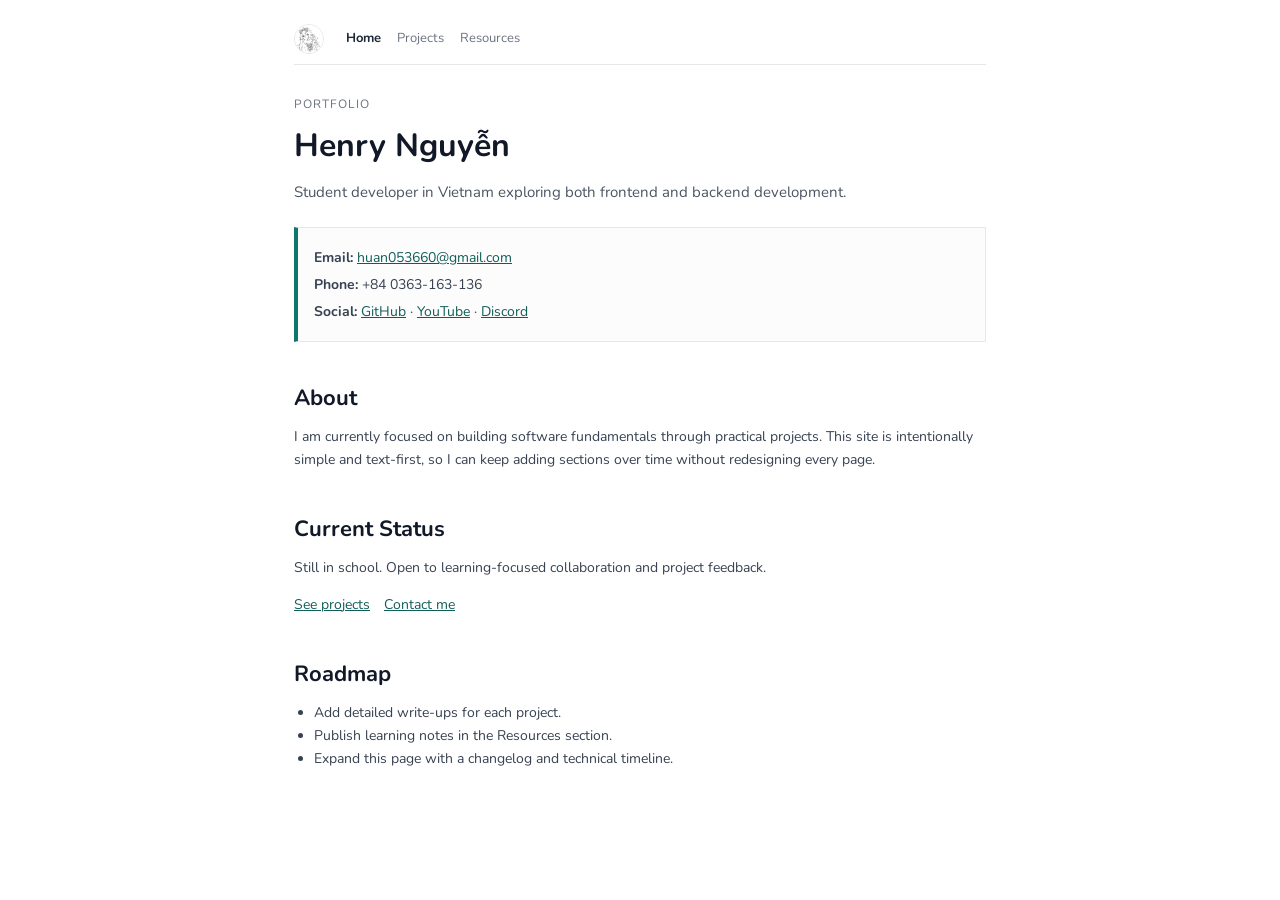
==== index.html @ b3cdd4ff "Split converter styles and restore avatar logo in nav" ====
<!DOCTYPE html>
<html lang="en">
<head>
  <meta charset="UTF-8">
  <meta name="viewport" content="width=device-width, initial-scale=1.0">
  <title>Henry Nguyễn</title>
  <link href="https://fonts.googleapis.com/css2?family=Nunito:wght@400;600;700&display=swap" rel="stylesheet">
  <link rel="stylesheet" href="styles.css">
</head>
<body>
  <div class="site-shell markdown-page">
    <nav class="site-nav">
      <a class="site-logo" href="index.html" aria-label="Home">
        <img src="avatar.jpg" alt="Site logo">
      </a>
      <a href="index.html" class="active">Home</a>
      <a href="projects.html">Projects</a>
      <a href="resources.html">Resources</a>
    </nav>

    <p class="eyebrow">Portfolio</p>
    <h1>Henry Nguyễn</h1>
    <p class="lead">Student developer in Vietnam exploring both frontend and backend development.</p>

    <div class="meta-block">
      <p><strong>Email:</strong> <a href="mailto:huan053660@gmail.com">huan053660@gmail.com</a></p>
      <p><strong>Phone:</strong> +84 0363-163-136</p>
      <p><strong>Social:</strong> <a href="https://github.com/ephiv" target="_blank" rel="noopener">GitHub</a> · <a href="https://youtube.com/@xociz-hJU7" target="_blank" rel="noopener">YouTube</a> · <a href="https://discordapp.com/users/917070773619916850" target="_blank" rel="noopener">Discord</a></p>
    </div>

    <section class="section-space">
      <h2>About</h2>
      <p>I am currently focused on building software fundamentals through practical projects. This site is intentionally simple and text-first, so I can keep adding sections over time without redesigning every page.</p>
    </section>

    <section class="section-space">
      <h2>Current Status</h2>
      <p>Still in school. Open to learning-focused collaboration and project feedback.</p>
      <p class="link-row">
        <a href="projects.html">See projects</a>
        <a href="mailto:huan053660@gmail.com">Contact me</a>
      </p>
    </section>

    <section class="section-space">
      <h2>Roadmap</h2>
      <ul>
        <li>Add detailed write-ups for each project.</li>
        <li>Publish learning notes in the Resources section.</li>
        <li>Expand this page with a changelog and technical timeline.</li>
      </ul>
    </section>
  </div>
</body>
</html>
---- styles.css ----
:root {
  --bg: #ffffff;
  --surface: #f8f8f8;
  --text: #1f2937;
  --muted: #6b7280;
  --line: #e5e7eb;
  --accent: #0f766e;
  --accent-soft: #ecfeff;
  --accent-dark: #115e59;
}

* { box-sizing: border-box; }

html, body {
  margin: 0;
  padding: 0;
  background: var(--bg);
  color: var(--text);
  font-family: 'Nunito', system-ui, -apple-system, Segoe UI, Roboto, sans-serif;
  line-height: 1.65;
}

a { color: var(--accent-dark); text-decoration-thickness: 1px; }
a:hover { color: var(--accent); }

.site-shell {
  max-width: 860px;
  margin: 0 auto;
  padding: 24px;
}

.site-nav {
  display: flex;
  gap: 16px;
  border-bottom: 1px solid var(--line);
  padding-bottom: 10px;
  margin-bottom: 30px;
  font-size: 13px;
  align-items: center;
}

.site-logo {
  display: inline-flex;
  align-items: center;
  margin-right: 6px;
}

.site-logo img {
  width: 30px;
  height: 30px;
  border-radius: 50%;
  object-fit: cover;
  border: 1px solid var(--line);
}

.site-nav a {
  text-decoration: none;
  color: var(--muted);
}

.site-nav a.active {
  color: var(--text);
  font-weight: 700;
}

.markdown-page {
  max-width: 740px;
}

.eyebrow {
  font-size: 12px;
  letter-spacing: 0.08em;
  text-transform: uppercase;
  color: var(--muted);
  margin: 0 0 10px;
}

h1, h2, h3 { line-height: 1.3; color: #111827; }
h1 { font-size: 32px; margin: 0 0 14px; }
h2 { font-size: 22px; margin: 42px 0 12px; }
h3 { font-size: 16px; margin: 24px 0 8px; }

p, li {
  font-size: 14px;
  color: #374151;
}

p { margin: 0 0 14px; }

ul {
  margin: 0 0 14px;
  padding-left: 20px;
}

.lead {
  font-size: 15px;
  color: #4b5563;
  margin-bottom: 22px;
}

.meta-block {
  border: 1px solid var(--line);
  border-left: 4px solid var(--accent);
  background: #fcfcfc;
  padding: 14px 16px;
  margin: 20px 0 30px;
}

.meta-block p { margin: 4px 0; }

.link-row {
  display: flex;
  gap: 14px;
  flex-wrap: wrap;
  margin: 8px 0 24px;
  font-size: 14px;
}

.section-space {
  margin-bottom: 44px;
}

.project-list {
  display: grid;
  gap: 14px;
}

.project-item {
  border: 1px solid var(--line);
  background: #fff;
  padding: 14px 16px;
}

.project-item h3 { margin-top: 0; }
.project-meta {
  font-size: 12px;
  color: var(--muted);
}

.coming-soon {
  color: var(--muted);
  font-style: italic;
}

@media (max-width: 760px) {
  .site-shell { padding: 16px; }
  h1 { font-size: 28px; }
}
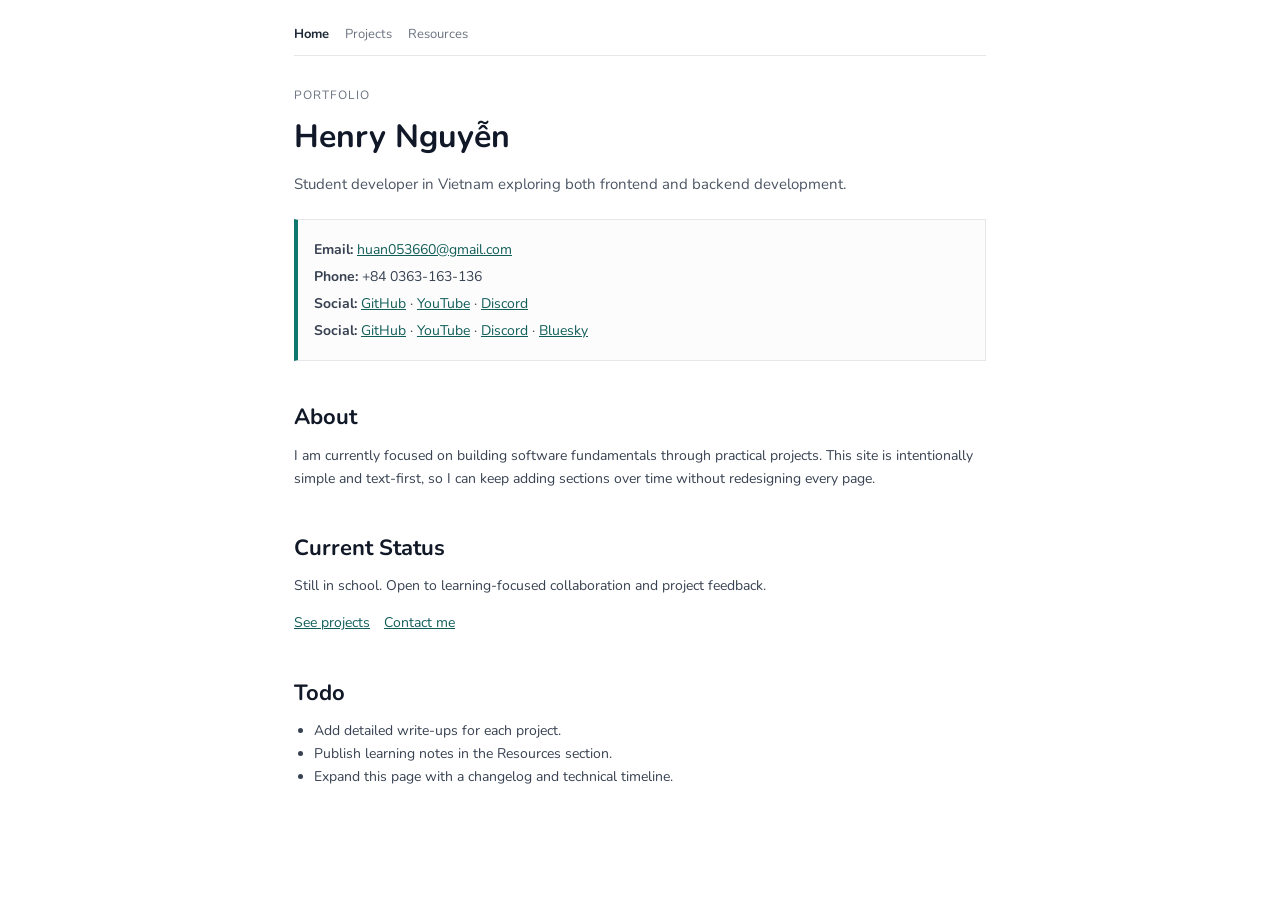
==== commit 758210e0: "small commit" ====
--- a/index.html
+++ b/index.html
@@ -4,15 +4,13 @@
   <meta charset="UTF-8">
   <meta name="viewport" content="width=device-width, initial-scale=1.0">
   <title>Henry Nguyễn</title>
+  <title>ephiv's homepage</title>
   <link href="https://fonts.googleapis.com/css2?family=Nunito:wght@400;600;700&display=swap" rel="stylesheet">
   <link rel="stylesheet" href="styles.css">
 </head>
 <body>
   <div class="site-shell markdown-page">
     <nav class="site-nav">
-      <a class="site-logo" href="index.html" aria-label="Home">
-        <img src="avatar.jpg" alt="Site logo">
-      </a>
       <a href="index.html" class="active">Home</a>
       <a href="projects.html">Projects</a>
       <a href="resources.html">Resources</a>
@@ -26,6 +24,7 @@
       <p><strong>Email:</strong> <a href="mailto:huan053660@gmail.com">huan053660@gmail.com</a></p>
       <p><strong>Phone:</strong> +84 0363-163-136</p>
       <p><strong>Social:</strong> <a href="https://github.com/ephiv" target="_blank" rel="noopener">GitHub</a> · <a href="https://youtube.com/@xociz-hJU7" target="_blank" rel="noopener">YouTube</a> · <a href="https://discordapp.com/users/917070773619916850" target="_blank" rel="noopener">Discord</a></p>
+      <p><strong>Social:</strong> <a href="https://github.com/ephiv" target="_blank" rel="noopener">GitHub</a> · <a href="https://youtube.com/@xociz-hJU7" target="_blank" rel="noopener">YouTube</a> · <a href="https://discordapp.com/users/917070773619916850" target="_blank" rel="noopener">Discord</a> · <a href="https://bsky.app/profile/ephiv.bsky.social" target="_blank" rel="noopener">Bluesky</a></p>
     </div>
 
     <section class="section-space">
@@ -43,7 +42,7 @@
     </section>
 
     <section class="section-space">
-      <h2>Roadmap</h2>
+      <h2>Todo</h2>
       <ul>
         <li>Add detailed write-ups for each project.</li>
         <li>Publish learning notes in the Resources section.</li>
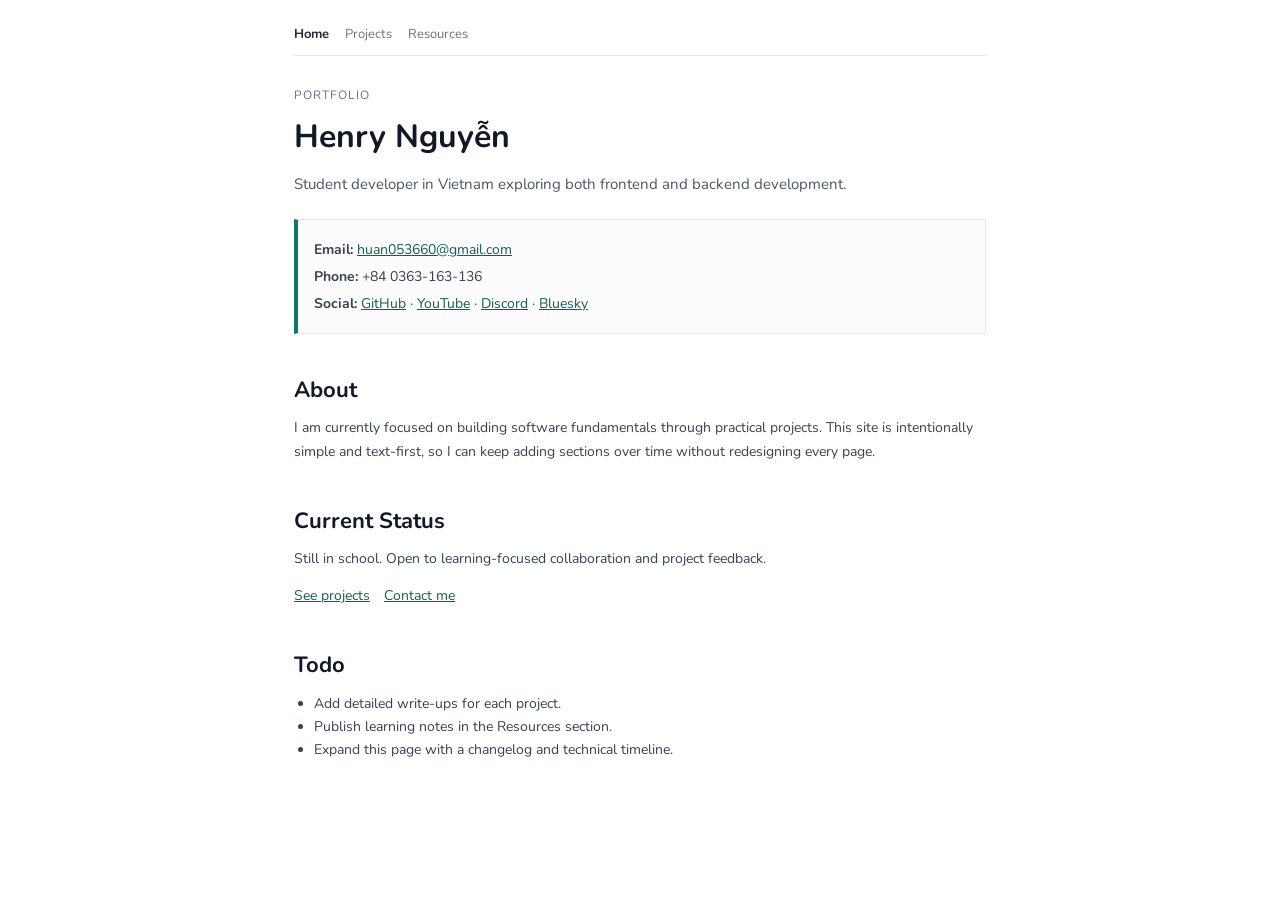
==== commit 70eaf94d: "small commit" ====
--- a/index.html
+++ b/index.html
@@ -3,7 +3,6 @@
 <head>
   <meta charset="UTF-8">
   <meta name="viewport" content="width=device-width, initial-scale=1.0">
-  <title>Henry Nguyễn</title>
   <title>ephiv's homepage</title>
   <link href="https://fonts.googleapis.com/css2?family=Nunito:wght@400;600;700&display=swap" rel="stylesheet">
   <link rel="stylesheet" href="styles.css">
@@ -23,7 +22,6 @@
     <div class="meta-block">
       <p><strong>Email:</strong> <a href="mailto:huan053660@gmail.com">huan053660@gmail.com</a></p>
       <p><strong>Phone:</strong> +84 0363-163-136</p>
-      <p><strong>Social:</strong> <a href="https://github.com/ephiv" target="_blank" rel="noopener">GitHub</a> · <a href="https://youtube.com/@xociz-hJU7" target="_blank" rel="noopener">YouTube</a> · <a href="https://discordapp.com/users/917070773619916850" target="_blank" rel="noopener">Discord</a></p>
       <p><strong>Social:</strong> <a href="https://github.com/ephiv" target="_blank" rel="noopener">GitHub</a> · <a href="https://youtube.com/@xociz-hJU7" target="_blank" rel="noopener">YouTube</a> · <a href="https://discordapp.com/users/917070773619916850" target="_blank" rel="noopener">Discord</a> · <a href="https://bsky.app/profile/ephiv.bsky.social" target="_blank" rel="noopener">Bluesky</a></p>
     </div>
 
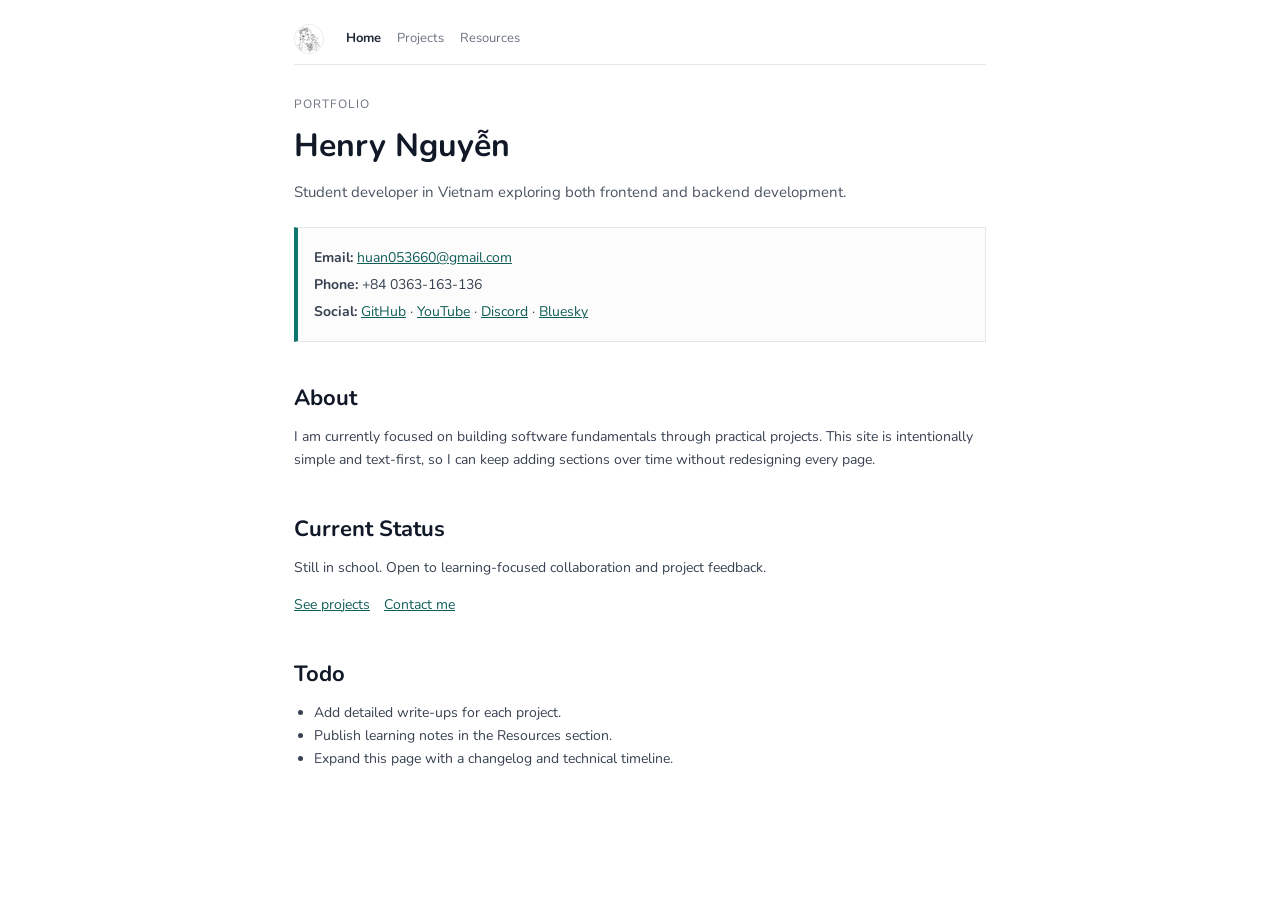
==== commit 7d37bc29: "Merge branch 'codex/create-new-styles.css-for-smtoosu-page'" ====
--- a/index.html
+++ b/index.html
@@ -10,6 +10,9 @@
 <body>
   <div class="site-shell markdown-page">
     <nav class="site-nav">
+      <a class="site-logo" href="index.html" aria-label="Home">
+        <img src="avatar.jpg" alt="Site logo">
+      </a>
       <a href="index.html" class="active">Home</a>
       <a href="projects.html">Projects</a>
       <a href="resources.html">Resources</a>
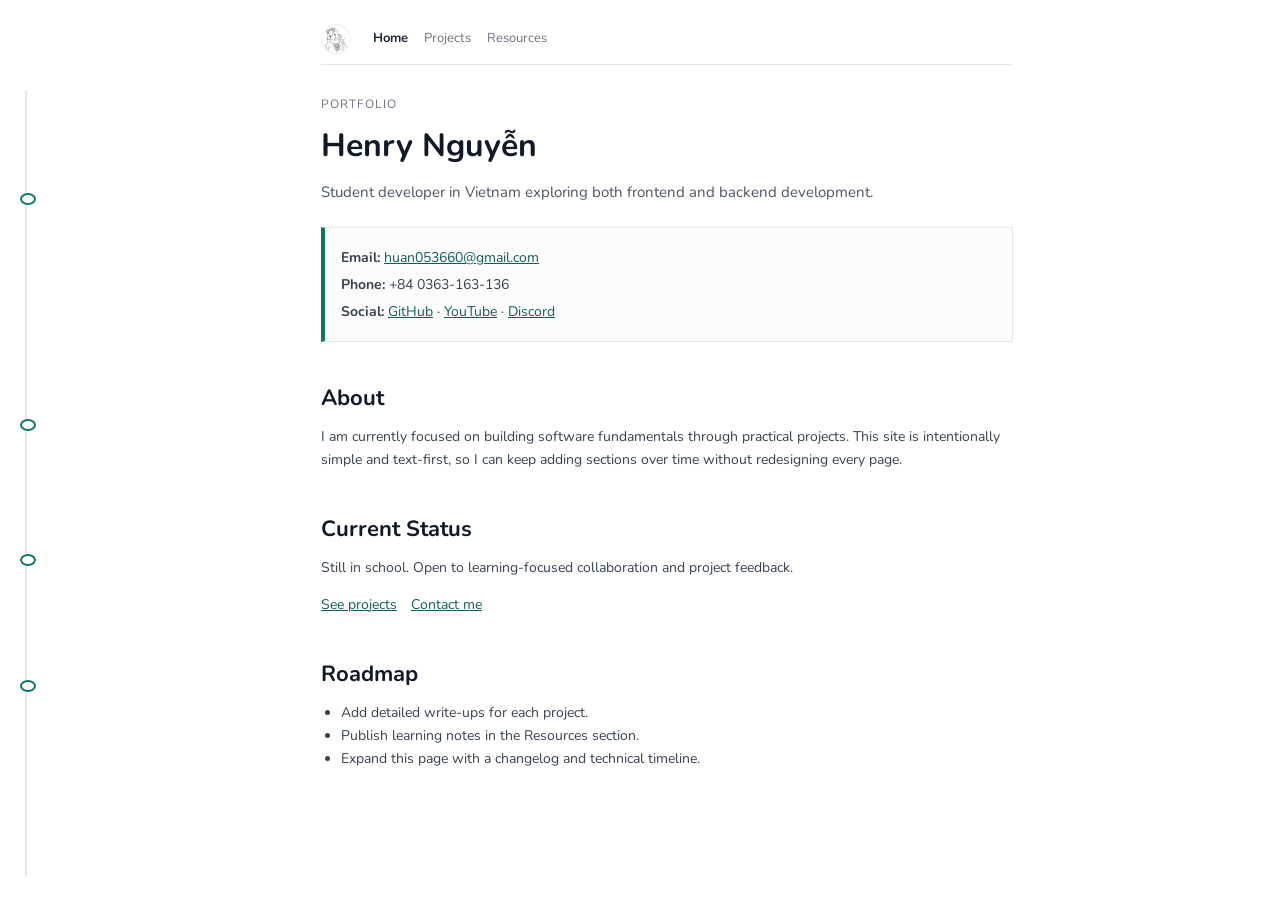
==== commit 3d522479: "Add left-side scroll progress TOC across site pages" ====
--- a/index.html
+++ b/index.html
@@ -3,7 +3,7 @@
 <head>
   <meta charset="UTF-8">
   <meta name="viewport" content="width=device-width, initial-scale=1.0">
-  <title>ephiv's homepage</title>
+  <title>Henry Nguyễn</title>
   <link href="https://fonts.googleapis.com/css2?family=Nunito:wght@400;600;700&display=swap" rel="stylesheet">
   <link rel="stylesheet" href="styles.css">
 </head>
@@ -25,7 +25,7 @@
     <div class="meta-block">
       <p><strong>Email:</strong> <a href="mailto:huan053660@gmail.com">huan053660@gmail.com</a></p>
       <p><strong>Phone:</strong> +84 0363-163-136</p>
-      <p><strong>Social:</strong> <a href="https://github.com/ephiv" target="_blank" rel="noopener">GitHub</a> · <a href="https://youtube.com/@xociz-hJU7" target="_blank" rel="noopener">YouTube</a> · <a href="https://discordapp.com/users/917070773619916850" target="_blank" rel="noopener">Discord</a> · <a href="https://bsky.app/profile/ephiv.bsky.social" target="_blank" rel="noopener">Bluesky</a></p>
+      <p><strong>Social:</strong> <a href="https://github.com/ephiv" target="_blank" rel="noopener">GitHub</a> · <a href="https://youtube.com/@xociz-hJU7" target="_blank" rel="noopener">YouTube</a> · <a href="https://discordapp.com/users/917070773619916850" target="_blank" rel="noopener">Discord</a></p>
     </div>
 
     <section class="section-space">
@@ -43,7 +43,7 @@
     </section>
 
     <section class="section-space">
-      <h2>Todo</h2>
+      <h2>Roadmap</h2>
       <ul>
         <li>Add detailed write-ups for each project.</li>
         <li>Publish learning notes in the Resources section.</li>
@@ -51,5 +51,6 @@
       </ul>
     </section>
   </div>
+  <script src="scroll-progress.js"></script>
 </body>
 </html>
--- a/styles.css
+++ b/styles.css
@@ -20,6 +20,10 @@
   line-height: 1.65;
 }
 
+body {
+  padding-left: 54px;
+}
+
 a { color: var(--accent-dark); text-decoration-thickness: 1px; }
 a:hover { color: var(--accent); }
 
@@ -142,7 +146,55 @@
   font-style: italic;
 }
 
+.scroll-toc {
+  position: fixed;
+  left: 14px;
+  top: 90px;
+  bottom: 24px;
+  width: 24px;
+  z-index: 20;
+}
+
+.scroll-track {
+  position: absolute;
+  left: 11px;
+  top: 0;
+  bottom: 0;
+  width: 2px;
+  background: var(--line);
+}
+
+.scroll-progress {
+  width: 100%;
+  height: 0;
+  background: var(--accent);
+  transition: height 0.15s ease-out;
+}
+
+.scroll-sections {
+  position: absolute;
+  inset: 0;
+}
+
+.scroll-section-marker {
+  position: absolute;
+  left: 6px;
+  width: 12px;
+  height: 12px;
+  border-radius: 50%;
+  border: 2px solid var(--accent);
+  background: #fff;
+  cursor: pointer;
+  transform: translateY(-50%);
+}
+
+.scroll-section-marker:hover {
+  background: var(--accent-soft);
+}
+
 @media (max-width: 760px) {
+  body { padding-left: 0; }
   .site-shell { padding: 16px; }
   h1 { font-size: 28px; }
-}
+  .scroll-toc { display: none; }
+}
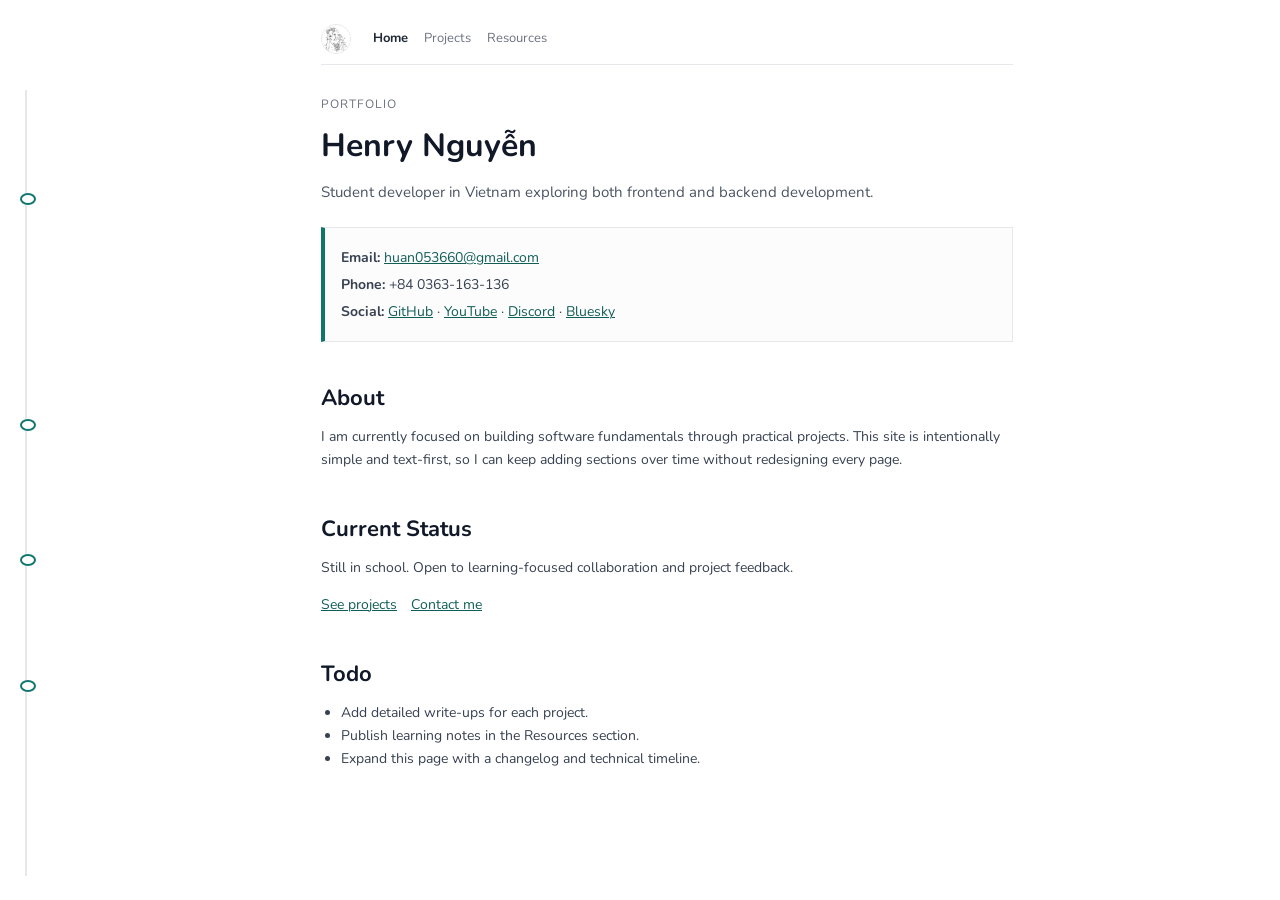
==== commit 3faac4c6: "Merge branch 'main' into codex/create-new-styles.css-for-smtoosu-page-hxr0o2" ====
--- a/index.html
+++ b/index.html
@@ -3,7 +3,7 @@
 <head>
   <meta charset="UTF-8">
   <meta name="viewport" content="width=device-width, initial-scale=1.0">
-  <title>Henry Nguyễn</title>
+  <title>ephiv's homepage</title>
   <link href="https://fonts.googleapis.com/css2?family=Nunito:wght@400;600;700&display=swap" rel="stylesheet">
   <link rel="stylesheet" href="styles.css">
 </head>
@@ -25,7 +25,7 @@
     <div class="meta-block">
       <p><strong>Email:</strong> <a href="mailto:huan053660@gmail.com">huan053660@gmail.com</a></p>
       <p><strong>Phone:</strong> +84 0363-163-136</p>
-      <p><strong>Social:</strong> <a href="https://github.com/ephiv" target="_blank" rel="noopener">GitHub</a> · <a href="https://youtube.com/@xociz-hJU7" target="_blank" rel="noopener">YouTube</a> · <a href="https://discordapp.com/users/917070773619916850" target="_blank" rel="noopener">Discord</a></p>
+      <p><strong>Social:</strong> <a href="https://github.com/ephiv" target="_blank" rel="noopener">GitHub</a> · <a href="https://youtube.com/@xociz-hJU7" target="_blank" rel="noopener">YouTube</a> · <a href="https://discordapp.com/users/917070773619916850" target="_blank" rel="noopener">Discord</a> · <a href="https://bsky.app/profile/ephiv.bsky.social" target="_blank" rel="noopener">Bluesky</a></p>
     </div>
 
     <section class="section-space">
@@ -43,7 +43,7 @@
     </section>
 
     <section class="section-space">
-      <h2>Roadmap</h2>
+      <h2>Todo</h2>
       <ul>
         <li>Add detailed write-ups for each project.</li>
         <li>Publish learning notes in the Resources section.</li>
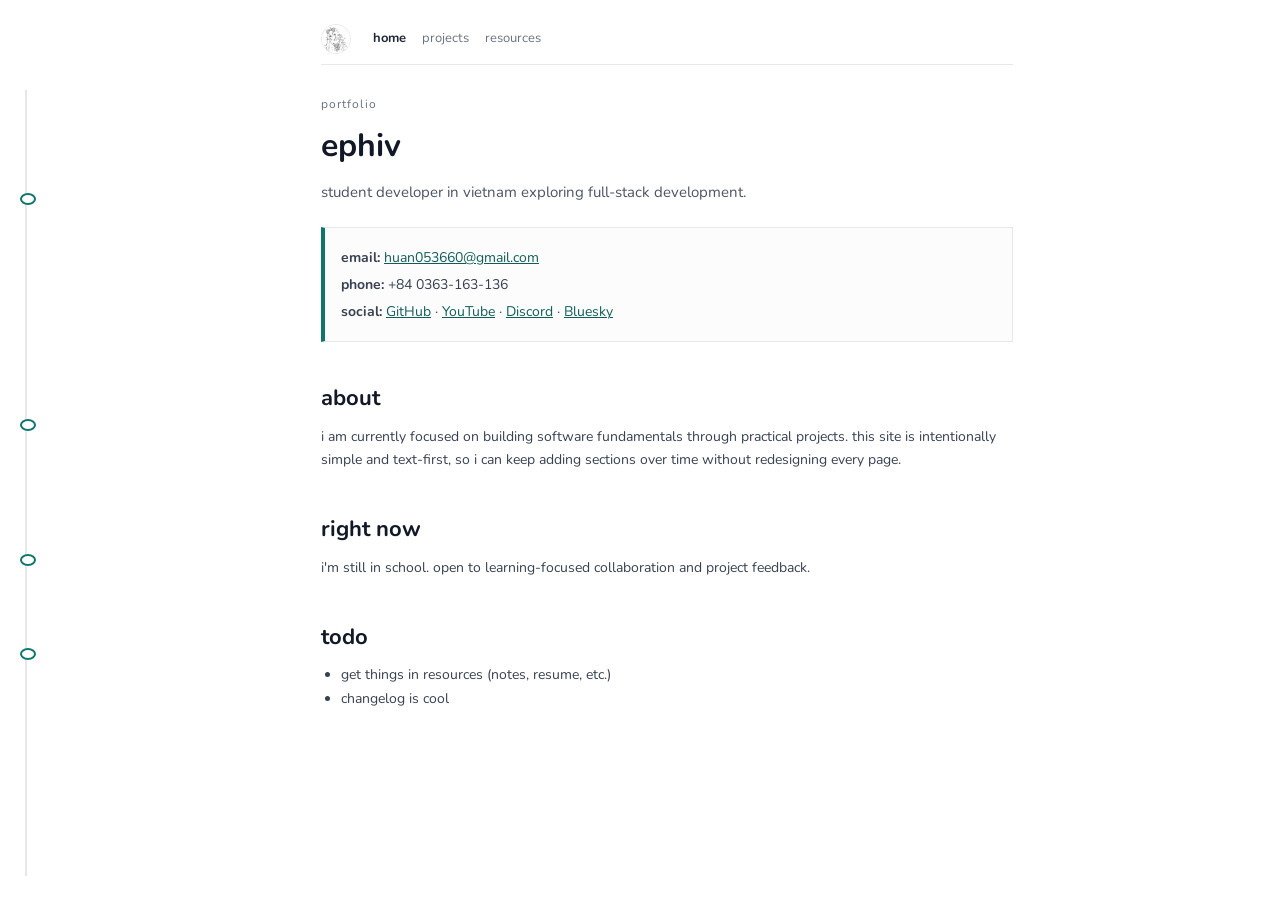
==== commit 22aa1a26: "lowercase" ====
--- a/index.html
+++ b/index.html
@@ -13,41 +13,36 @@
       <a class="site-logo" href="index.html" aria-label="Home">
         <img src="avatar.jpg" alt="Site logo">
       </a>
-      <a href="index.html" class="active">Home</a>
-      <a href="projects.html">Projects</a>
-      <a href="resources.html">Resources</a>
+      <a href="index.html" class="active">home</a>
+      <a href="projects.html">projects</a>
+      <a href="resources.html">resources</a>
     </nav>
 
-    <p class="eyebrow">Portfolio</p>
-    <h1>Henry Nguyễn</h1>
-    <p class="lead">Student developer in Vietnam exploring both frontend and backend development.</p>
+    <p class="eyebrow">portfolio</p>
+    <h1>ephiv</h1>
+    <p class="lead">student developer in vietnam exploring full-stack development.</p>
 
     <div class="meta-block">
-      <p><strong>Email:</strong> <a href="mailto:huan053660@gmail.com">huan053660@gmail.com</a></p>
-      <p><strong>Phone:</strong> +84 0363-163-136</p>
-      <p><strong>Social:</strong> <a href="https://github.com/ephiv" target="_blank" rel="noopener">GitHub</a> · <a href="https://youtube.com/@xociz-hJU7" target="_blank" rel="noopener">YouTube</a> · <a href="https://discordapp.com/users/917070773619916850" target="_blank" rel="noopener">Discord</a> · <a href="https://bsky.app/profile/ephiv.bsky.social" target="_blank" rel="noopener">Bluesky</a></p>
+      <p><strong>email:</strong> <a href="mailto:huan053660@gmail.com">huan053660@gmail.com</a></p>
+      <p><strong>phone:</strong> +84 0363-163-136</p>
+      <p><strong>social:</strong> <a href="https://github.com/ephiv" target="_blank" rel="noopener">GitHub</a> · <a href="https://youtube.com/@xociz-hJU7" target="_blank" rel="noopener">YouTube</a> · <a href="https://discordapp.com/users/917070773619916850" target="_blank" rel="noopener">Discord</a> · <a href="https://bsky.app/profile/ephiv.bsky.social" target="_blank" rel="noopener">Bluesky</a></p>
     </div>
 
     <section class="section-space">
-      <h2>About</h2>
-      <p>I am currently focused on building software fundamentals through practical projects. This site is intentionally simple and text-first, so I can keep adding sections over time without redesigning every page.</p>
+      <h2>about</h2>
+      <p>i am currently focused on building software fundamentals through practical projects. this site is intentionally simple and text-first, so i can keep adding sections over time without redesigning every page.</p>
     </section>
 
     <section class="section-space">
-      <h2>Current Status</h2>
-      <p>Still in school. Open to learning-focused collaboration and project feedback.</p>
-      <p class="link-row">
-        <a href="projects.html">See projects</a>
-        <a href="mailto:huan053660@gmail.com">Contact me</a>
-      </p>
+      <h2>right now</h2>
+      <p>i'm still in school. open to learning-focused collaboration and project feedback.</p>
     </section>
 
     <section class="section-space">
-      <h2>Todo</h2>
+      <h2>todo</h2>
       <ul>
-        <li>Add detailed write-ups for each project.</li>
-        <li>Publish learning notes in the Resources section.</li>
-        <li>Expand this page with a changelog and technical timeline.</li>
+        <li>get things in resources (notes, resume, etc.)</li>
+        <li>changelog is cool</li>
       </ul>
     </section>
   </div>
--- a/styles.css
+++ b/styles.css
@@ -74,7 +74,6 @@
 .eyebrow {
   font-size: 12px;
   letter-spacing: 0.08em;
-  text-transform: uppercase;
   color: var(--muted);
   margin: 0 0 10px;
 }
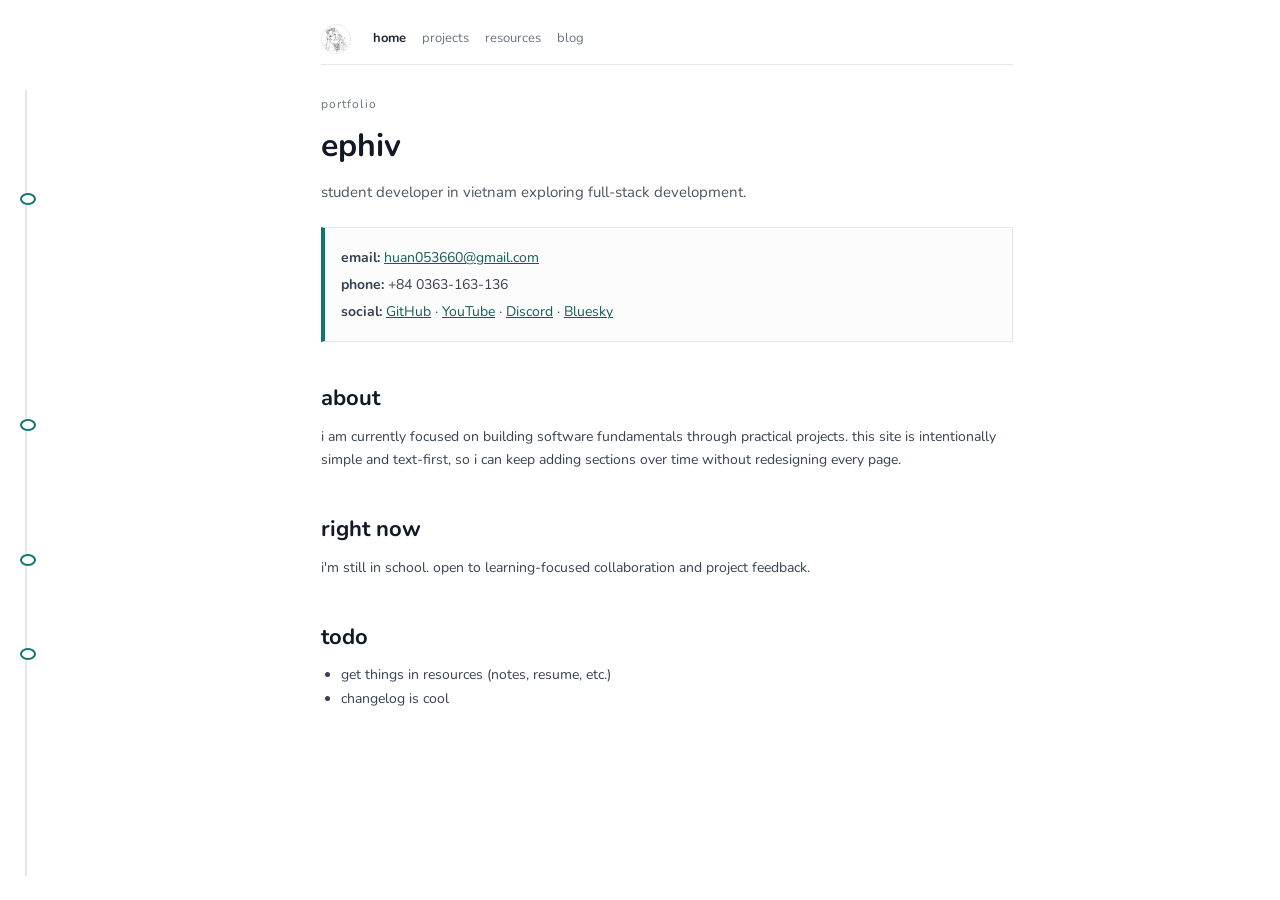
==== commit 6350f4c2: "added blog nav and new project" ====
--- a/index.html
+++ b/index.html
@@ -16,6 +16,7 @@
       <a href="index.html" class="active">home</a>
       <a href="projects.html">projects</a>
       <a href="resources.html">resources</a>
+      <a href="https://ephiv.github.io/blog">blog</a>
     </nav>
 
     <p class="eyebrow">portfolio</p>
